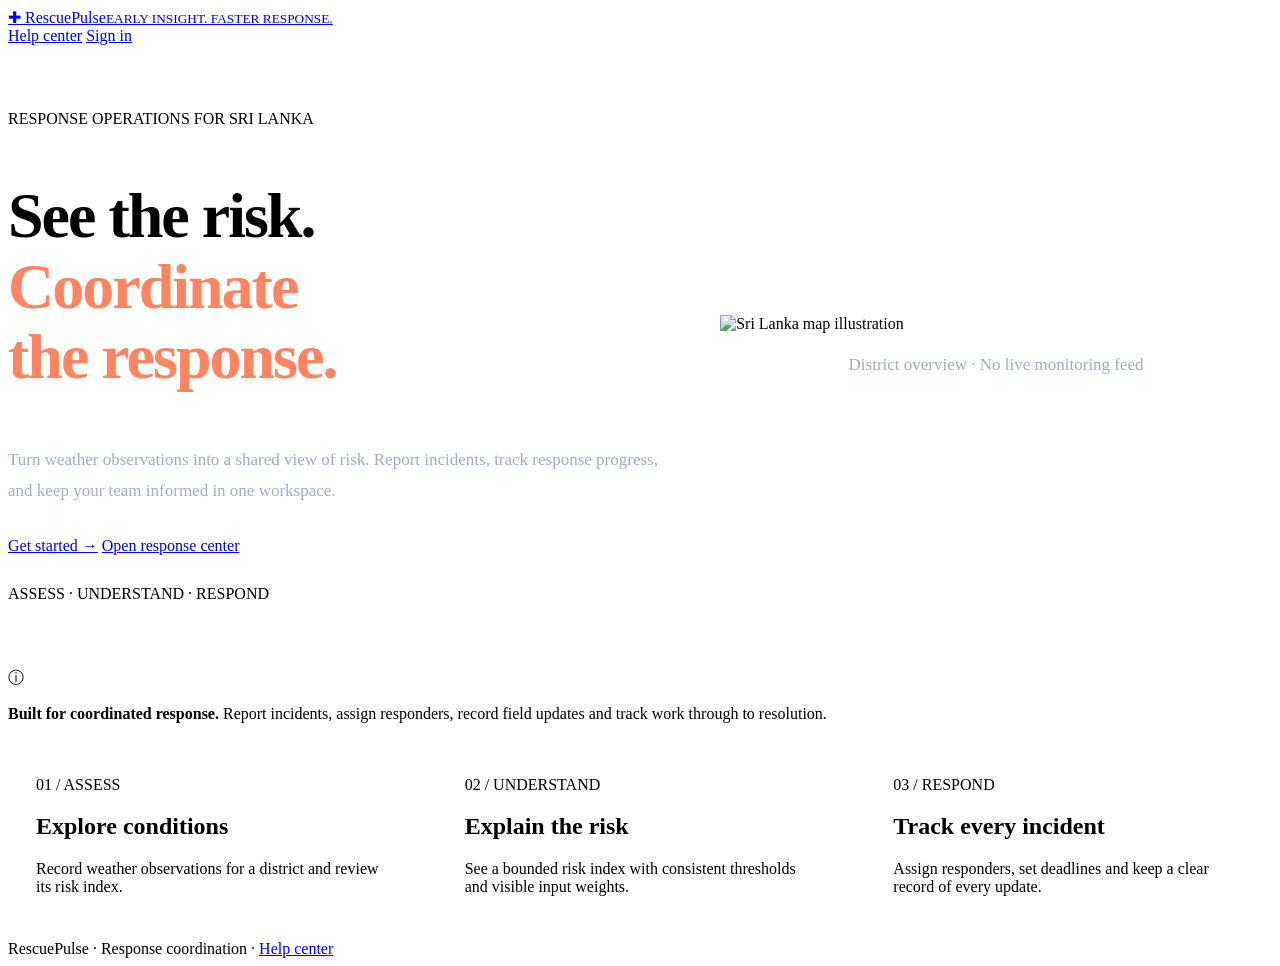
==== frontend/index.html @ 08e1800a "Build incident response and admin workspace Replace the demo flows with a persistent Ballerina-backe" ====
<!doctype html>
<html lang="en">
<head>
<meta charset="utf-8">
<meta name="viewport" content="width=device-width,initial-scale=1">
<title>RescuePulse | Early insight. Faster response.</title>
<link rel="icon" href="/assets/favicon.ico">
<link rel="stylesheet" href="/dashboard.css">
<style>.hero{display:grid;grid-template-columns:1.2fr 1fr;gap:50px;align-items:center;padding:65px 0}.hero h1{font-size:clamp(36px,5vw,65px);line-height:1.1;letter-spacing:-2px}.hero p{font-size:17px;line-height:1.8;color:#9faec4}.hero img{width:100%;max-height:440px;object-fit:contain}.hero .actions{margin:30px 0}.steps{display:grid;grid-template-columns:repeat(3,1fr);gap:22px}.steps .panel{padding:28px}@media(max-width:700px){.hero{grid-template-columns:1fr;padding:35px 0}.hero img{max-height:300px}.steps{grid-template-columns:1fr}}</style>
</head>
<body>
<header>
<a class="brand" href="/">✚ <span>RescuePulse<small>EARLY INSIGHT. FASTER RESPONSE.</small>
</span>
</a>
<nav class="actions">
<a href="/docs.html">Help center</a>
<a class="quiet" href="/sign-in.html">Sign in</a>
</nav>
</header>
<main>
<section class="hero">
<div>
<span class="badge">RESPONSE OPERATIONS FOR SRI LANKA</span>
<h1>See the risk.<br>
<span style="color:#ff845f">Coordinate<br>the response.</span>
</h1>
<p>Turn weather observations into a shared view of risk. Report incidents, track response progress, and keep your team informed in one workspace.</p>
<div class="actions">
<a class="primary" href="/sign-up.html">Get started →</a>
<a class="quiet" href="/user-dashboard.html">Open response center</a>
</div>
<span class="eyebrow">ASSESS · UNDERSTAND · RESPOND</span>
</div>
<div>
<img src="/assets/images/map.png" alt="Sri Lanka map illustration">
<p class="footnote" style="text-align:center">District overview · No live monitoring feed</p>
</div>
</section>
<div class="notice">
<span>ⓘ</span>
<p>
<strong>Built for coordinated response.</strong> Report incidents, assign responders, record field updates and track work through to resolution.</p>
</div>
<section class="steps" style="margin-top:25px">
<article class="panel">
<span class="eyebrow">01 / ASSESS</span>
<h2>Explore conditions</h2>
<p class="muted">Record weather observations for a district and review its risk index.</p>
</article>
<article class="panel">
<span class="eyebrow">02 / UNDERSTAND</span>
<h2>Explain the risk</h2>
<p class="muted">See a bounded risk index with consistent thresholds and visible input weights.</p>
</article>
<article class="panel">
<span class="eyebrow">03 / RESPOND</span>
<h2>Track every incident</h2>
<p class="muted">Assign responders, set deadlines and keep a clear record of every update.</p>
</article>
</section>
<footer>RescuePulse · Response coordination · <a href="/docs.html">Help center</a>
</footer>
</main>
</body>
</html>
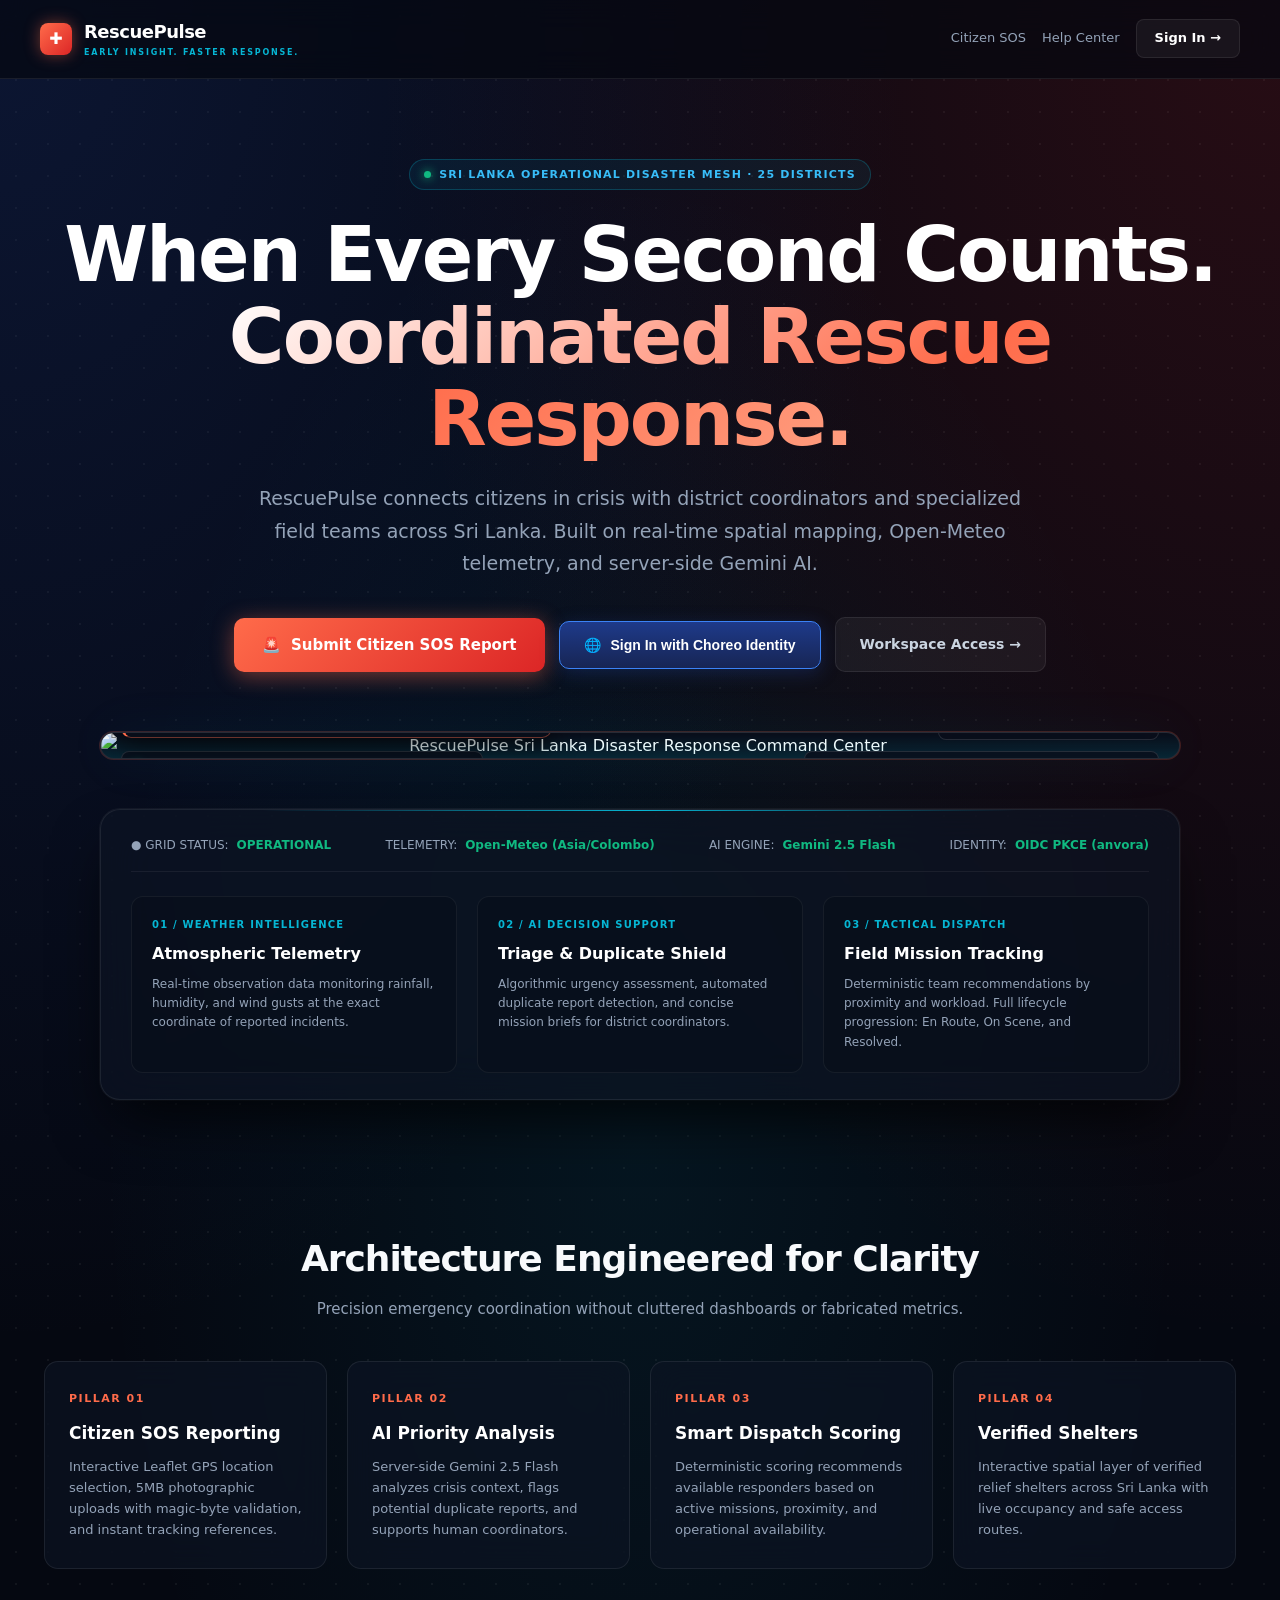
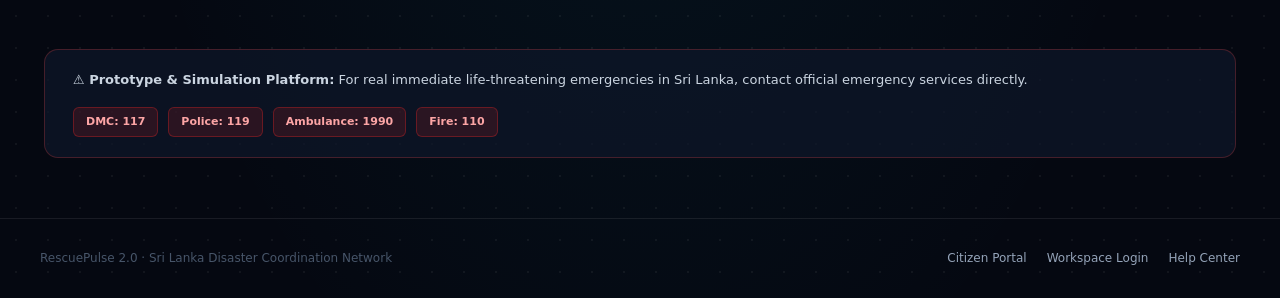
==== commit ac4791dc: "Choreo Identity Platform & Asgardeo Integration Version 2.0   Choreo Identity Platform & Asgardeo In" ====
--- a/frontend/index.html
+++ b/frontend/index.html
@@ -3,64 +3,832 @@
 <head>
 <meta charset="utf-8">
 <meta name="viewport" content="width=device-width,initial-scale=1">
-<title>RescuePulse | Early insight. Faster response.</title>
+<title>RescuePulse 2.0 | Sri Lanka Emergency Coordination Network</title>
 <link rel="icon" href="/assets/favicon.ico">
-<link rel="stylesheet" href="/dashboard.css">
-<style>.hero{display:grid;grid-template-columns:1.2fr 1fr;gap:50px;align-items:center;padding:65px 0}.hero h1{font-size:clamp(36px,5vw,65px);line-height:1.1;letter-spacing:-2px}.hero p{font-size:17px;line-height:1.8;color:#9faec4}.hero img{width:100%;max-height:440px;object-fit:contain}.hero .actions{margin:30px 0}.steps{display:grid;grid-template-columns:repeat(3,1fr);gap:22px}.steps .panel{padding:28px}@media(max-width:700px){.hero{grid-template-columns:1fr;padding:35px 0}.hero img{max-height:300px}.steps{grid-template-columns:1fr}}</style>
+<script defer src="/auth.js"></script>
+<style>
+*, *::before, *::after {
+  box-sizing: border-box;
+  margin: 0;
+  padding: 0;
+}
+
+:root {
+  --bg-dark: #050811;
+  --bg-card: rgba(13, 20, 36, 0.65);
+  --border-glass: rgba(255, 255, 255, 0.08);
+  --border-highlight: rgba(255, 107, 74, 0.35);
+  --coral: #ff6b4a;
+  --coral-glow: rgba(255, 107, 74, 0.45);
+  --cyan: #06b6d4;
+  --cyan-glow: rgba(6, 182, 212, 0.3);
+  --blue: #3b82f6;
+  --emerald: #10b981;
+  --text-main: #f8fafc;
+  --text-muted: #94a3b8;
+  --text-dim: #475569;
+}
+
+body {
+  background-color: var(--bg-dark);
+  background-image: 
+    radial-gradient(at 0% 0%, rgba(30, 58, 138, 0.28) 0px, transparent 50%),
+    radial-gradient(at 100% 0%, rgba(220, 38, 38, 0.16) 0px, transparent 50%),
+    radial-gradient(at 50% 60%, rgba(6, 182, 212, 0.08) 0px, transparent 60%),
+    radial-gradient(rgba(255, 255, 255, 0.05) 1px, transparent 1px);
+  background-size: 100% 100%, 100% 100%, 100% 100%, 32px 32px;
+  color: var(--text-main);
+  font-family: system-ui, -apple-system, BlinkMacSystemFont, 'Segoe UI', Roboto, sans-serif;
+  line-height: 1.6;
+  min-height: 100vh;
+  overflow-x: hidden;
+}
+
+/* Floating Navigation */
+.header-nav {
+  position: sticky;
+  top: 0;
+  z-index: 100;
+  padding: 18px 40px;
+  display: flex;
+  justify-content: space-between;
+  align-items: center;
+  background: rgba(5, 8, 17, 0.7);
+  backdrop-filter: blur(16px);
+  -webkit-backdrop-filter: blur(16px);
+  border-bottom: 1px solid var(--border-glass);
+}
+
+.brand-box {
+  display: flex;
+  align-items: center;
+  gap: 12px;
+  text-decoration: none;
+  color: #fff;
+}
+
+.brand-emblem {
+  width: 32px;
+  height: 32px;
+  background: linear-gradient(135deg, var(--coral) 0%, #dc2626 100%);
+  border-radius: 8px;
+  display: flex;
+  align-items: center;
+  justify-content: center;
+  color: #fff;
+  font-weight: 800;
+  font-size: 16px;
+  box-shadow: 0 0 16px var(--coral-glow);
+}
+
+.brand-name {
+  font-size: 18px;
+  font-weight: 800;
+  letter-spacing: -0.5px;
+}
+
+.brand-name small {
+  display: block;
+  font-size: 8px;
+  letter-spacing: 1.8px;
+  color: var(--cyan);
+  font-weight: 600;
+}
+
+.nav-actions {
+  display: flex;
+  align-items: center;
+  gap: 16px;
+}
+
+.nav-btn {
+  color: var(--text-muted);
+  text-decoration: none;
+  font-size: 13px;
+  font-weight: 500;
+  transition: color 0.2s;
+}
+
+.nav-btn:hover { color: #fff; }
+
+.nav-btn-signin {
+  padding: 8px 18px;
+  background: rgba(255, 255, 255, 0.05);
+  border: 1px solid var(--border-glass);
+  border-radius: 8px;
+  color: #fff;
+  font-size: 13px;
+  font-weight: 600;
+  text-decoration: none;
+  transition: all 0.2s;
+}
+
+.nav-btn-signin:hover {
+  background: rgba(255, 255, 255, 0.1);
+  border-color: rgba(255, 255, 255, 0.2);
+}
+
+/* Hero Section */
+.hero-wrapper {
+  max-width: 1240px;
+  margin: 0 auto;
+  padding: 80px 24px 60px;
+  text-align: center;
+}
+
+.status-capsule {
+  display: inline-flex;
+  align-items: center;
+  gap: 8px;
+  background: rgba(6, 182, 212, 0.08);
+  border: 1px solid rgba(6, 182, 212, 0.25);
+  padding: 6px 14px;
+  border-radius: 99px;
+  font-size: 11px;
+  font-weight: 700;
+  letter-spacing: 1.2px;
+  text-transform: uppercase;
+  color: #38bdf8;
+  margin-bottom: 24px;
+  animation: fadeIn 0.8s ease;
+}
+
+.pulse-indicator {
+  width: 7px;
+  height: 7px;
+  background: var(--emerald);
+  border-radius: 50%;
+  box-shadow: 0 0 10px var(--emerald);
+  animation: pulse 2s infinite;
+}
+
+@keyframes pulse {
+  0% { transform: scale(0.9); opacity: 0.8; }
+  50% { transform: scale(1.3); opacity: 1; }
+  100% { transform: scale(0.9); opacity: 0.8; }
+}
+
+.hero-title {
+  font-size: clamp(38px, 6vw, 76px);
+  font-weight: 850;
+  letter-spacing: -2px;
+  line-height: 1.08;
+  margin-bottom: 22px;
+  color: #ffffff;
+  animation: fadeInUp 0.8s cubic-bezier(0.16, 1, 0.3, 1);
+}
+
+.hero-title .gradient-text {
+  background: linear-gradient(135deg, #ffffff 0%, var(--coral) 60%, #ff9e80 100%);
+  -webkit-background-clip: text;
+  -webkit-text-fill-color: transparent;
+}
+
+.hero-desc {
+  font-size: clamp(16px, 2vw, 19px);
+  color: var(--text-muted);
+  max-width: 780px;
+  margin: 0 auto 38px;
+  line-height: 1.7;
+  animation: fadeInUp 0.9s cubic-bezier(0.16, 1, 0.3, 1);
+}
+
+/* Call to Action Buttons */
+.hero-cta-group {
+  display: flex;
+  justify-content: center;
+  align-items: center;
+  gap: 14px;
+  flex-wrap: wrap;
+  margin-bottom: 60px;
+  animation: fadeInUp 1s cubic-bezier(0.16, 1, 0.3, 1);
+}
+
+.btn-sos {
+  display: inline-flex;
+  align-items: center;
+  gap: 10px;
+  background: linear-gradient(135deg, #ff6b4a 0%, #dc2626 100%);
+  color: #fff;
+  font-weight: 700;
+  font-size: 15px;
+  padding: 15px 28px;
+  border-radius: 10px;
+  text-decoration: none;
+  box-shadow: 0 4px 22px rgba(255, 107, 74, 0.45);
+  transition: all 0.25s cubic-bezier(0.16, 1, 0.3, 1);
+}
+
+.btn-sos:hover {
+  transform: translateY(-2px);
+  box-shadow: 0 8px 30px rgba(255, 107, 74, 0.65);
+}
+
+.btn-choreo-hero {
+  display: inline-flex;
+  align-items: center;
+  gap: 10px;
+  background: linear-gradient(180deg, #1e3a8a 0%, #172554 100%);
+  border: 1px solid #3b82f6;
+  color: #fff;
+  font-weight: 600;
+  font-size: 14px;
+  padding: 15px 24px;
+  border-radius: 10px;
+  cursor: pointer;
+  box-shadow: 0 4px 18px rgba(30, 58, 138, 0.4);
+  transition: all 0.25s;
+}
+
+.btn-choreo-hero:hover {
+  transform: translateY(-2px);
+  border-color: #60a5fa;
+  box-shadow: 0 6px 26px rgba(59, 130, 246, 0.55);
+}
+
+.btn-workspace {
+  display: inline-flex;
+  align-items: center;
+  gap: 8px;
+  background: rgba(255, 255, 255, 0.05);
+  border: 1px solid var(--border-glass);
+  color: #cbd5e1;
+  font-weight: 600;
+  font-size: 14px;
+  padding: 15px 24px;
+  border-radius: 10px;
+  text-decoration: none;
+  transition: all 0.2s;
+}
+
+.btn-workspace:hover {
+  background: rgba(255, 255, 255, 0.1);
+  color: #fff;
+}
+
+/* Command HUD Visual Box (Pure CSS/HTML, No Images) */
+.hud-container {
+  max-width: 1080px;
+  margin: 0 auto 70px;
+  background: var(--bg-card);
+  backdrop-filter: blur(24px);
+  -webkit-backdrop-filter: blur(24px);
+  border: 1px solid var(--border-glass);
+  border-radius: 20px;
+  padding: 26px 30px;
+  box-shadow: 
+    0 30px 60px -15px rgba(0, 0, 0, 0.8),
+    0 0 0 1px rgba(255, 255, 255, 0.05);
+  text-align: left;
+  position: relative;
+  overflow: hidden;
+}
+
+.hud-container::before {
+  content: '';
+  position: absolute;
+  top: 0;
+  left: 15%;
+  right: 15%;
+  height: 1px;
+  background: linear-gradient(90deg, transparent, var(--cyan), transparent);
+}
+
+.hud-topbar {
+  display: flex;
+  justify-content: space-between;
+  align-items: center;
+  border-bottom: 1px solid rgba(255, 255, 255, 0.06);
+  padding-bottom: 16px;
+  margin-bottom: 24px;
+  font-size: 12px;
+  flex-wrap: wrap;
+  gap: 12px;
+}
+
+.hud-badge {
+  display: flex;
+  align-items: center;
+  gap: 8px;
+  color: var(--text-muted);
+}
+
+.hud-badge strong {
+  color: var(--emerald);
+}
+
+.hud-grid {
+  display: grid;
+  grid-template-columns: repeat(3, 1fr);
+  gap: 20px;
+}
+
+.hud-tile {
+  background: rgba(8, 14, 26, 0.6);
+  border: 1px solid rgba(255, 255, 255, 0.06);
+  border-radius: 12px;
+  padding: 20px;
+  transition: border-color 0.2s, transform 0.2s;
+}
+
+.hud-tile:hover {
+  border-color: rgba(6, 182, 212, 0.4);
+  transform: translateY(-2px);
+}
+
+.hud-tile-tag {
+  font-size: 10px;
+  font-weight: 700;
+  letter-spacing: 1.2px;
+  text-transform: uppercase;
+  color: var(--cyan);
+  margin-bottom: 8px;
+}
+
+.hud-tile h3 {
+  font-size: 16px;
+  font-weight: 700;
+  color: #fff;
+  margin-bottom: 8px;
+}
+
+.hud-tile p {
+  font-size: 12px;
+  color: var(--text-muted);
+  line-height: 1.6;
+}
+
+/* 4 Architecture Pillars */
+.pillars-wrapper {
+  max-width: 1240px;
+  margin: 0 auto 80px;
+  padding: 0 24px;
+}
+
+.section-head {
+  text-align: center;
+  margin-bottom: 40px;
+}
+
+.section-head h2 {
+  font-size: clamp(26px, 4vw, 36px);
+  font-weight: 800;
+  letter-spacing: -1px;
+  margin-bottom: 10px;
+}
+
+.section-head p {
+  font-size: 15px;
+  color: var(--text-muted);
+}
+
+.pillars-cards {
+  display: grid;
+  grid-template-columns: repeat(4, 1fr);
+  gap: 20px;
+}
+
+.pillar-item {
+  background: var(--bg-card);
+  backdrop-filter: blur(16px);
+  border: 1px solid var(--border-glass);
+  border-radius: 14px;
+  padding: 28px 24px;
+  transition: all 0.25s cubic-bezier(0.16, 1, 0.3, 1);
+}
+
+.pillar-item:hover {
+  border-color: var(--border-highlight);
+  transform: translateY(-4px);
+  box-shadow: 0 16px 36px rgba(0, 0, 0, 0.5);
+}
+
+.pillar-num {
+  font-size: 11px;
+  font-weight: 800;
+  letter-spacing: 1.5px;
+  color: var(--coral);
+  margin-bottom: 12px;
+}
+
+.pillar-item h4 {
+  font-size: 17px;
+  font-weight: 700;
+  color: #fff;
+  margin-bottom: 10px;
+}
+
+.pillar-item p {
+  font-size: 13px;
+  color: var(--text-muted);
+  line-height: 1.6;
+}
+
+/* Hotline Advisory Banner */
+.hotline-bar {
+  max-width: 1240px;
+  margin: 0 auto 60px;
+  padding: 0 24px;
+}
+
+.hotline-content {
+  background: rgba(15, 23, 42, 0.7);
+  border: 1px solid rgba(239, 68, 68, 0.25);
+  border-radius: 14px;
+  padding: 20px 28px;
+  display: flex;
+  justify-content: space-between;
+  align-items: center;
+  flex-wrap: wrap;
+  gap: 16px;
+}
+
+.hotline-text {
+  font-size: 13px;
+  color: #cbd5e1;
+}
+
+.hotline-chips {
+  display: flex;
+  gap: 10px;
+  flex-wrap: wrap;
+}
+
+.chip-tag {
+  background: rgba(220, 38, 38, 0.15);
+  border: 1px solid rgba(220, 38, 38, 0.35);
+  color: #fca5a5;
+  padding: 5px 12px;
+  border-radius: 6px;
+  font-size: 11px;
+  font-weight: 700;
+}
+
+/* Footer */
+.main-footer {
+  border-top: 1px solid var(--border-glass);
+  padding: 30px 40px;
+  display: flex;
+  justify-content: space-between;
+  align-items: center;
+  flex-wrap: wrap;
+  gap: 16px;
+  font-size: 12px;
+  color: var(--text-dim);
+}
+
+.footer-nav {
+  display: flex;
+  gap: 20px;
+}
+
+.footer-nav a {
+  color: var(--text-muted);
+  text-decoration: none;
+  transition: color 0.15s;
+}
+
+.footer-nav a:hover { color: #fff; }
+
+/* Hero Image Showcase with Animations */
+.hero-image-showcase {
+  max-width: 1080px;
+  margin: 0 auto 50px;
+  position: relative;
+  perspective: 1200px;
+  animation: fadeInUp 1.1s cubic-bezier(0.16, 1, 0.3, 1);
+}
+
+.hero-image-frame {
+  position: relative;
+  border-radius: 20px;
+  overflow: hidden;
+  border: 1px solid rgba(255, 255, 255, 0.12);
+  background: #090e1a;
+  box-shadow: 
+    0 30px 80px -15px rgba(0, 0, 0, 0.85),
+    0 0 50px -10px rgba(6, 182, 212, 0.25),
+    0 0 0 1px rgba(255, 107, 74, 0.2);
+  animation: heroFloat 6s ease-in-out infinite;
+  transition: transform 0.4s ease, box-shadow 0.4s ease;
+}
+
+.hero-image-frame:hover {
+  transform: translateY(-4px) scale(1.008);
+  box-shadow: 
+    0 40px 90px -10px rgba(0, 0, 0, 0.9),
+    0 0 70px -10px rgba(6, 182, 212, 0.4),
+    0 0 0 1px rgba(255, 107, 74, 0.4);
+}
+
+.hero-img {
+  width: 100%;
+  height: auto;
+  display: block;
+  object-fit: cover;
+  filter: contrast(1.05) saturate(1.1);
+  transition: filter 0.3s ease;
+}
+
+/* Radar Scanline Animation */
+.radar-scanline {
+  position: absolute;
+  top: 0;
+  left: 0;
+  right: 0;
+  height: 60px;
+  background: linear-gradient(180deg, transparent 0%, rgba(6, 182, 212, 0.25) 50%, rgba(255, 255, 255, 0.5) 100%);
+  opacity: 0.7;
+  pointer-events: none;
+  animation: radarScan 4.5s linear infinite;
+  box-shadow: 0 0 25px rgba(6, 182, 212, 0.6);
+}
+
+@keyframes radarScan {
+  0% { transform: translateY(-100%); }
+  100% { transform: translateY(1100%); }
+}
+
+@keyframes heroFloat {
+  0%, 100% { transform: translateY(0px); }
+  50% { transform: translateY(-7px); }
+}
+
+/* Overlay HUD elements */
+.hud-overlay-tag {
+  position: absolute;
+  z-index: 10;
+  background: rgba(9, 14, 26, 0.78);
+  backdrop-filter: blur(12px);
+  -webkit-backdrop-filter: blur(12px);
+  border: 1px solid rgba(255, 255, 255, 0.12);
+  padding: 6px 12px;
+  border-radius: 8px;
+  font-size: 11px;
+  font-weight: 700;
+  letter-spacing: 0.6px;
+  color: #e2e8f0;
+  display: flex;
+  align-items: center;
+  gap: 8px;
+}
+
+.hud-overlay-tag.top-left {
+  top: 18px;
+  left: 20px;
+}
+
+.hud-overlay-tag.top-right {
+  top: 18px;
+  right: 20px;
+  color: #38bdf8;
+}
+
+.hud-overlay-tag.bottom-right {
+  bottom: 18px;
+  right: 20px;
+  color: #10b981;
+}
+
+.hud-floating-alert {
+  position: absolute;
+  bottom: 20px;
+  left: 20px;
+  z-index: 10;
+  background: rgba(9, 14, 26, 0.88);
+  backdrop-filter: blur(14px);
+  border: 1px solid rgba(255, 107, 74, 0.4);
+  border-left: 3px solid #ff6b4a;
+  padding: 10px 16px;
+  border-radius: 10px;
+  display: flex;
+  align-items: center;
+  gap: 12px;
+  box-shadow: 0 10px 25px rgba(0, 0, 0, 0.5);
+  animation: pulseSubtle 3s infinite;
+}
+
+.hud-floating-alert .alert-icon {
+  font-size: 20px;
+}
+
+.hud-floating-alert strong {
+  display: block;
+  font-size: 11px;
+  color: #ff6b4a;
+  letter-spacing: 0.8px;
+}
+
+.hud-floating-alert p {
+  margin: 0;
+  font-size: 12px;
+  color: #cbd5e1;
+}
+
+@keyframes pulseSubtle {
+  0%, 100% { box-shadow: 0 10px 25px rgba(0,0,0,0.5); }
+  50% { box-shadow: 0 10px 30px rgba(255,107,74,0.3); }
+}
+
+@media (max-width: 640px) {
+  .hud-overlay-tag.top-right { display: none; }
+  .hud-floating-alert { left: 10px; right: 10px; bottom: 10px; }
+  .hud-overlay-tag.bottom-right { display: none; }
+}
+
+/* Animations */
+@keyframes fadeIn { from { opacity: 0; } to { opacity: 1; } }
+@keyframes fadeInUp { from { opacity: 0; transform: translateY(18px); } to { opacity: 1; transform: translateY(0); } }
+
+@media (max-width: 960px) {
+  .hud-grid { grid-template-columns: 1fr; }
+  .pillars-cards { grid-template-columns: repeat(2, 1fr); }
+  .header-nav { padding: 16px 20px; }
+}
+
+@media (max-width: 600px) {
+  .hero-wrapper { padding: 50px 16px 40px; }
+  .pillars-cards { grid-template-columns: 1fr; }
+  .hero-cta-group { flex-direction: column; width: 100%; }
+  .hero-cta-group a, .hero-cta-group button { width: 100%; justify-content: center; }
+  .hud-container { padding: 18px; }
+  .hotline-content { flex-direction: column; align-items: flex-start; }
+}
+</style>
 </head>
 <body>
-<header>
-<a class="brand" href="/">✚ <span>RescuePulse<small>EARLY INSIGHT. FASTER RESPONSE.</small>
-</span>
-</a>
-<nav class="actions">
-<a href="/docs.html">Help center</a>
-<a class="quiet" href="/sign-in.html">Sign in</a>
-</nav>
+
+<header class="header-nav">
+  <a class="brand-box" href="/">
+    <div class="brand-emblem">✚</div>
+    <div class="brand-name">
+      RescuePulse
+      <small>EARLY INSIGHT. FASTER RESPONSE.</small>
+    </div>
+  </a>
+
+  <nav class="nav-actions">
+    <a href="/citizen.html" class="nav-btn">Citizen SOS</a>
+    <a href="/docs.html" class="nav-btn">Help Center</a>
+    <a href="/sign-in.html" class="nav-btn-signin">Sign In →</a>
+  </nav>
 </header>
+
 <main>
-<section class="hero">
-<div>
-<span class="badge">RESPONSE OPERATIONS FOR SRI LANKA</span>
-<h1>See the risk.<br>
-<span style="color:#ff845f">Coordinate<br>the response.</span>
-</h1>
-<p>Turn weather observations into a shared view of risk. Report incidents, track response progress, and keep your team informed in one workspace.</p>
-<div class="actions">
-<a class="primary" href="/sign-up.html">Get started →</a>
-<a class="quiet" href="/user-dashboard.html">Open response center</a>
-</div>
-<span class="eyebrow">ASSESS · UNDERSTAND · RESPOND</span>
-</div>
-<div>
-<img src="/assets/images/map.png" alt="Sri Lanka map illustration">
-<p class="footnote" style="text-align:center">District overview · No live monitoring feed</p>
-</div>
-</section>
-<div class="notice">
-<span>ⓘ</span>
-<p>
-<strong>Built for coordinated response.</strong> Report incidents, assign responders, record field updates and track work through to resolution.</p>
-</div>
-<section class="steps" style="margin-top:25px">
-<article class="panel">
-<span class="eyebrow">01 / ASSESS</span>
-<h2>Explore conditions</h2>
-<p class="muted">Record weather observations for a district and review its risk index.</p>
-</article>
-<article class="panel">
-<span class="eyebrow">02 / UNDERSTAND</span>
-<h2>Explain the risk</h2>
-<p class="muted">See a bounded risk index with consistent thresholds and visible input weights.</p>
-</article>
-<article class="panel">
-<span class="eyebrow">03 / RESPOND</span>
-<h2>Track every incident</h2>
-<p class="muted">Assign responders, set deadlines and keep a clear record of every update.</p>
-</article>
-</section>
-<footer>RescuePulse · Response coordination · <a href="/docs.html">Help center</a>
+  <section class="hero-wrapper">
+    <div class="status-capsule">
+      <span class="pulse-indicator"></span>
+      Sri Lanka Operational Disaster Mesh · 25 Districts
+    </div>
+
+    <h1 class="hero-title">
+      When Every Second Counts.<br>
+      <span class="gradient-text">Coordinated Rescue Response.</span>
+    </h1>
+
+    <p class="hero-desc">
+      RescuePulse connects citizens in crisis with district coordinators and specialized field teams across Sri Lanka. Built on real-time spatial mapping, Open-Meteo telemetry, and server-side Gemini AI.
+    </p>
+
+    <div class="hero-cta-group">
+      <a class="btn-sos" href="/citizen.html">
+        <span>🚨</span> Submit Citizen SOS Report
+      </a>
+      <button id="choreo-login-btn" type="button" class="btn-choreo-hero">
+        <span>🌐</span> Sign In with Choreo Identity
+      </button>
+      <a class="btn-workspace" href="/sign-in.html">
+        Workspace Access →
+      </a>
+    </div>
+
+    <!-- Animated Futuristic Hero Visual Showcase -->
+    <div class="hero-image-showcase">
+      <div class="hero-image-frame">
+        <img src="/assets/images/hero-command-center.jpg" alt="RescuePulse Sri Lanka Disaster Response Command Center" class="hero-img">
+        <div class="radar-scanline"></div>
+        
+        <!-- Live HUD Overlay Elements -->
+        <div class="hud-overlay-tag top-left">
+          <span class="pulse-indicator"></span>
+          <span>LIVE SATELLITE DISASTER MESH · 25 DISTRICTS</span>
+        </div>
+        
+        <div class="hud-overlay-tag top-right">
+          <span>SRI LANKA COORDINATES: 7.8731° N, 80.7718° E</span>
+        </div>
+
+        <div class="hud-floating-alert">
+          <div class="alert-icon">💧</div>
+          <div>
+            <strong>SECTOR ALERT: KALU GANGA BASIN</strong>
+            <p>Rapid Inflow Monitored · Rescue Boat Team Alpha Deployed</p>
+          </div>
+        </div>
+
+        <div class="hud-overlay-tag bottom-right">
+          <span>REAL-TIME TELEMETRY: 12ms</span>
+        </div>
+      </div>
+    </div>
+
+    <!-- Pure CSS/HTML HUD Telemetry Visual -->
+    <div class="hud-container">
+      <div class="hud-topbar">
+        <div class="hud-badge">
+          <span>● GRID STATUS:</span> <strong>OPERATIONAL</strong>
+        </div>
+        <div class="hud-badge">
+          <span>TELEMETRY:</span> <strong>Open-Meteo (Asia/Colombo)</strong>
+        </div>
+        <div class="hud-badge">
+          <span>AI ENGINE:</span> <strong>Gemini 2.5 Flash</strong>
+        </div>
+        <div class="hud-badge">
+          <span>IDENTITY:</span> <strong>OIDC PKCE (anvora)</strong>
+        </div>
+      </div>
+
+      <div class="hud-grid">
+        <div class="hud-tile">
+          <div class="hud-tile-tag">01 / WEATHER INTELLIGENCE</div>
+          <h3>Atmospheric Telemetry</h3>
+          <p>Real-time observation data monitoring rainfall, humidity, and wind gusts at the exact coordinate of reported incidents.</p>
+        </div>
+
+        <div class="hud-tile">
+          <div class="hud-tile-tag">02 / AI DECISION SUPPORT</div>
+          <h3>Triage & Duplicate Shield</h3>
+          <p>Algorithmic urgency assessment, automated duplicate report detection, and concise mission briefs for district coordinators.</p>
+        </div>
+
+        <div class="hud-tile">
+          <div class="hud-tile-tag">03 / TACTICAL DISPATCH</div>
+          <h3>Field Mission Tracking</h3>
+          <p>Deterministic team recommendations by proximity and workload. Full lifecycle progression: En Route, On Scene, and Resolved.</p>
+        </div>
+      </div>
+    </div>
+  </section>
+
+  <!-- 4 Pillars Section -->
+  <section class="pillars-wrapper">
+    <div class="section-head">
+      <h2>Architecture Engineered for Clarity</h2>
+      <p>Precision emergency coordination without cluttered dashboards or fabricated metrics.</p>
+    </div>
+
+    <div class="pillars-cards">
+      <article class="pillar-item">
+        <div class="pillar-num">PILLAR 01</div>
+        <h4>Citizen SOS Reporting</h4>
+        <p>Interactive Leaflet GPS location selection, 5MB photographic uploads with magic-byte validation, and instant tracking references.</p>
+      </article>
+
+      <article class="pillar-item">
+        <div class="pillar-num">PILLAR 02</div>
+        <h4>AI Priority Analysis</h4>
+        <p>Server-side Gemini 2.5 Flash analyzes crisis context, flags potential duplicate reports, and supports human coordinators.</p>
+      </article>
+
+      <article class="pillar-item">
+        <div class="pillar-num">PILLAR 03</div>
+        <h4>Smart Dispatch Scoring</h4>
+        <p>Deterministic scoring recommends available responders based on active missions, proximity, and operational availability.</p>
+      </article>
+
+      <article class="pillar-item">
+        <div class="pillar-num">PILLAR 04</div>
+        <h4>Verified Shelters</h4>
+        <p>Interactive spatial layer of verified relief shelters across Sri Lanka with live occupancy and safe access routes.</p>
+      </article>
+    </div>
+  </section>
+
+  <!-- Emergency Hotline Bar -->
+  <section class="hotline-bar">
+    <div class="hotline-content">
+      <div class="hotline-text">
+        <strong>⚠️ Prototype & Simulation Platform:</strong> For real immediate life-threatening emergencies in Sri Lanka, contact official emergency services directly.
+      </div>
+      <div class="hotline-chips">
+        <span class="chip-tag">DMC: 117</span>
+        <span class="chip-tag">Police: 119</span>
+        <span class="chip-tag">Ambulance: 1990</span>
+        <span class="chip-tag">Fire: 110</span>
+      </div>
+    </div>
+  </section>
+</main>
+
+<footer class="main-footer">
+  <div>RescuePulse 2.0 · Sri Lanka Disaster Coordination Network</div>
+  <div class="footer-nav">
+    <a href="/citizen.html">Citizen Portal</a>
+    <a href="/sign-in.html">Workspace Login</a>
+    <a href="/docs.html">Help Center</a>
+  </div>
 </footer>
-</main>
+
 </body>
-</html>+</html>
